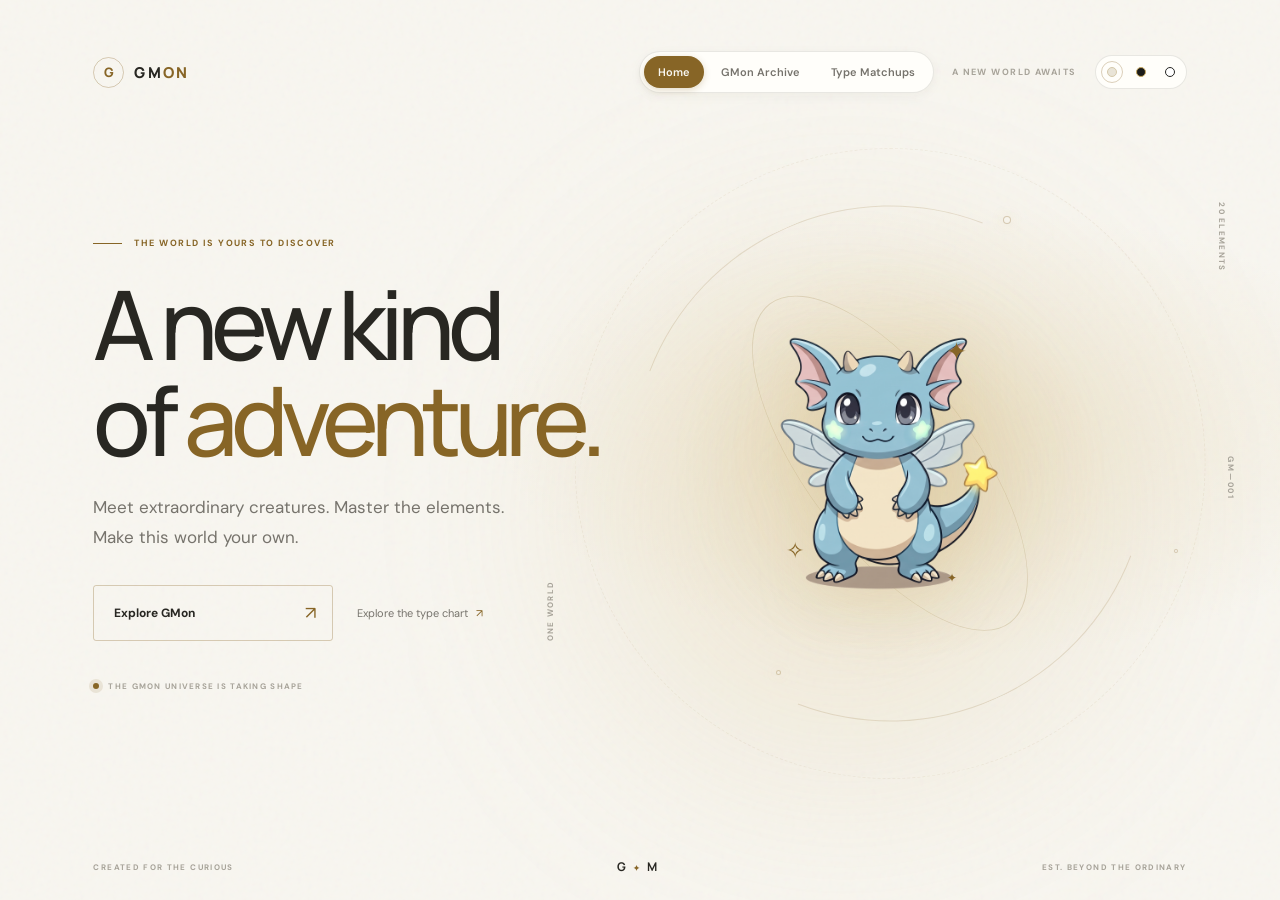
==== index.html @ 0631fcfd "Initial commit" ====
<!doctype html>
<html lang="en" data-theme="light">
<head>
  <meta charset="utf-8">
  <meta name="viewport" content="width=device-width, initial-scale=1">
  <meta name="theme-color" content="#f8f6f0">
  <meta name="description" content="Discover GMon: a world of elemental creatures, made for the next great adventure.">
  <title>GMon — A new world awaits</title>
  <link rel="preconnect" href="https://fonts.googleapis.com">
  <link rel="preconnect" href="https://fonts.gstatic.com" crossorigin>
  <link href="https://fonts.googleapis.com/css2?family=DM+Sans:wght@400;500;600;700&family=Manrope:wght@400;500;600;700;800&display=swap" rel="stylesheet">
  <link rel="stylesheet" href="styles.css?v=20261107-1">
  <script src="app.js" defer></script>
</head>
<body class="home-page">
  <main class="hero">
    <div class="hero-grain" aria-hidden="true"></div>
    <div class="hero-orbit orbit-one" aria-hidden="true"></div>
    <div class="hero-orbit orbit-two" aria-hidden="true"></div>
    <div class="hero-orbit orbit-three" aria-hidden="true"></div>
    <div class="hero-glow" aria-hidden="true"></div>

    <header class="hero-top">
      <a class="wordmark" href="index.html" aria-label="GMon home">
        <span class="wordmark-icon" aria-hidden="true">G</span>
        <span>GM<span class="wordmark-accent">ON</span></span>
      </a>
      <div class="hero-top-right">
        <nav class="site-nav" aria-label="Main navigation">
          <a class="site-nav-link is-current" href="index.html" aria-current="page" data-page-transition>Home</a>
          <a class="site-nav-link" href="gmon.html" data-page-transition>GMon Archive</a>
          <a class="site-nav-link" href="chart.html" data-page-transition>Type Matchups</a>
        </nav>
        <span class="edition-label">A NEW WORLD AWAITS</span>
        <div class="theme-switcher" role="group" aria-label="Choose a color theme">
          <button class="theme-button is-active" type="button" data-theme-choice="light" aria-label="Light theme" aria-pressed="true"><span class="theme-dot theme-dot-light"></span></button>
          <button class="theme-button" type="button" data-theme-choice="dark" aria-label="Dark theme" aria-pressed="false"><span class="theme-dot theme-dot-dark"></span></button>
          <button class="theme-button" type="button" data-theme-choice="alternate" aria-label="Alternate theme" aria-pressed="false"><span class="theme-dot theme-dot-alternate"></span></button>
        </div>
      </div>
    </header>

    <section class="hero-content" aria-labelledby="hero-title">
      <p class="eyebrow"><span class="eyebrow-line"></span> THE WORLD IS YOURS TO DISCOVER</p>
      <h1 id="hero-title">A new kind<br>of <span>adventure.</span></h1>
      <p class="hero-description">Meet extraordinary creatures. Master the elements.<br class="desktop-break"> Make this world your own.</p>
      <a class="hero-cta" href="gmon.html">
        <span>Explore GMon</span>
        <span class="cta-arrow" aria-hidden="true">↗</span>
      </a>
      <a class="hero-secondary-link" href="chart.html">Explore the type chart <span aria-hidden="true">↗</span></a>
      <p class="hero-footnote"><span class="status-pulse"></span> THE GMON UNIVERSE IS TAKING SHAPE</p>
    </section>

    <div class="hero-art" aria-hidden="true">
      <div class="hero-art-ring ring-back"></div>
      <div class="hero-art-ring ring-middle"></div>
      <div class="hero-art-ring ring-front"></div>
      <div class="hero-sigil">
        <img class="hero-illustration" src="assets/wyrmlit-front.png?v=20261107-2" alt="">
        <span class="sigil-spark spark-one">✦</span>
        <span class="sigil-spark spark-two">✧</span>
        <span class="sigil-spark spark-three">✦</span>
      </div>
      <span class="art-caption caption-one">20 ELEMENTS</span>
      <span class="art-caption caption-two">ONE WORLD</span>
      <span class="art-index">GM—001</span>
    </div>

    <div class="hero-bottom">
      <span>CREATED FOR THE CURIOUS</span>
      <span class="hero-bottom-mark">G<span>✦</span>M</span>
      <span>EST. BEYOND THE ORDINARY</span>
    </div>
  </main>
</body>
</html>
---- styles.css ----
:root {
  color-scheme: light;
  --page: #f8f6f0;
  --surface: #fffefa;
  --surface-raised: #ffffff;
  --surface-muted: #f1eee5;
  --text: #282722;
  --text-soft: #76736c;
  --text-faint: #a7a399;
  --gold: #876526;
  --gold-bright: #987531;
  --gold-soft: rgba(135, 101, 38, 0.12);
  --gold-line: rgba(135, 101, 38, 0.3);
  --border: rgba(49, 45, 34, 0.11);
  --shadow: 0 18px 54px rgba(48, 41, 23, 0.07);
  --hero-spot: rgba(206, 177, 108, 0.2);
}

html[data-theme="dark"] {
  color-scheme: dark;
  --page: #10100f;
  --surface: #171715;
  --surface-raised: #1d1c19;
  --surface-muted: #23221e;
  --text: #d3b970;
  --text-soft: #aa9763;
  --text-faint: #746b55;
  --gold: #d1b66b;
  --gold-bright: #ead38f;
  --gold-soft: rgba(209, 182, 107, 0.12);
  --gold-line: rgba(209, 182, 107, 0.27);
  --border: rgba(219, 194, 125, 0.13);
  --shadow: 0 18px 54px rgba(0, 0, 0, 0.24);
  --hero-spot: rgba(185, 143, 53, 0.13);
}

html[data-theme="alternate"] {
  color-scheme: light;
  --page: #fafafa;
  --surface: #ffffff;
  --surface-raised: #ffffff;
  --surface-muted: #f1f1ef;
  --text: #20201e;
  --text-soft: #64645f;
  --text-faint: #999993;
  --gold: #22221f;
  --gold-bright: #111110;
  --gold-soft: rgba(35, 35, 32, 0.07);
  --gold-line: rgba(35, 35, 32, 0.24);
  --border: rgba(32, 32, 30, 0.12);
  --shadow: 0 18px 54px rgba(20, 20, 18, 0.07);
  --hero-spot: rgba(40, 40, 37, 0.08);
}

* { box-sizing: border-box; }

body {
  margin: 0;
  background: var(--page);
  color: var(--text);
  font-family: "DM Sans", sans-serif;
  transition: background-color 240ms ease, color 240ms ease;
}

button, a { font: inherit; }
button { color: inherit; }
a { color: inherit; text-decoration: none; }
button:focus-visible, a:focus-visible, input:focus-visible, select:focus-visible, .chart-scroll:focus-visible {
  outline: 2px solid var(--gold);
  outline-offset: 4px;
}

.home-page { min-height: 100vh; }

.hero {
  min-height: 100svh;
  position: relative;
  display: grid;
  grid-template-rows: auto 1fr auto;
  overflow: hidden;
  padding: clamp(24px, 4vw, 58px) clamp(24px, 7.3vw, 112px) 25px;
  isolation: isolate;
  background:
    radial-gradient(ellipse at 75% 48%, var(--hero-spot), transparent 34%),
    var(--page);
}

.hero-grain {
  position: absolute;
  inset: 0;
  z-index: -1;
  opacity: 0.23;
  pointer-events: none;
  background-image: url("data:image/svg+xml,%3Csvg viewBox='0 0 180 180' xmlns='http://www.w3.org/2000/svg'%3E%3Cfilter id='n'%3E%3CfeTurbulence type='fractalNoise' baseFrequency='.92' numOctaves='3' stitchTiles='stitch'/%3E%3C/filter%3E%3Crect width='100%25' height='100%25' filter='url(%23n)' opacity='.16'/%3E%3C/svg%3E");
}

.hero-top, .header-right, .hero-top-right, .wordmark, .theme-switcher,
.chart-actions, .chart-tool-copy, .legend-item, .site-header, .site-footer {
  display: flex;
  align-items: center;
}

.hero-top, .site-header { justify-content: space-between; position: relative; z-index: 3; }
.hero-top-right { gap: clamp(8px, 1.5vw, 18px); }
.header-right { gap: clamp(8px, 1.4vw, 16px); }
.wordmark {
  gap: 10px;
  font-family: "Manrope", sans-serif;
  font-size: 15px;
  font-weight: 800;
  letter-spacing: 0.15em;
}
.wordmark-icon {
  display: grid;
  width: 31px;
  height: 31px;
  place-items: center;
  border: 1px solid var(--gold-line);
  border-radius: 50%;
  color: var(--gold);
  font-size: 13px;
  letter-spacing: 0;
}
.wordmark-accent { color: var(--gold); }
.edition-label, .hero-bottom, .eyebrow, .hero-footnote, .art-caption, .art-index,
.tool-kicker, .legend-title, .site-footer {
  font-size: 9px;
  font-weight: 700;
  letter-spacing: 0.16em;
}
.edition-label { color: var(--text-faint); }
.theme-switcher {
  gap: 7px;
  padding: 5px;
  border: 1px solid var(--border);
  border-radius: 30px;
  background: var(--surface);
}
.theme-button {
  width: 22px;
  height: 22px;
  padding: 0;
  border: 1px solid transparent;
  border-radius: 50%;
  background: transparent;
  cursor: pointer;
  display: grid;
  place-items: center;
}
.theme-button.is-active { border-color: var(--gold-line); }
.theme-dot { width: 10px; height: 10px; border-radius: 50%; display: block; }
.theme-dot-light { background: #e9e4d7; border: 1px solid #d5c9aa; }
.theme-dot-dark { background: #1b1b19; border: 1px solid #c5a75f; }
.theme-dot-alternate { background: #fff; border: 1px solid #252522; }
.site-nav {
  display: flex;
  align-items: center;
  gap: 3px;
  padding: 4px;
  border: 1px solid var(--border);
  border-radius: 999px;
  background: var(--surface);
  box-shadow: 0 3px 12px rgba(48, 41, 23, 0.045);
}
.site-nav-link {
  padding: 9px 14px;
  border-radius: 999px;
  color: var(--text-soft);
  font-size: 11px;
  font-weight: 600;
  white-space: nowrap;
  transition: background-color 180ms ease, color 180ms ease, box-shadow 180ms ease;
}
.site-nav-link:hover {
  background: var(--gold-soft);
  color: var(--gold);
}
.site-nav-link.is-current {
  background: var(--gold);
  color: var(--page);
  box-shadow: 0 2px 7px color-mix(in srgb, var(--gold), transparent 76%);
}
.home-return {
  display: inline-flex;
  align-items: center;
  justify-content: center;
  gap: 7px;
  min-height: 36px;
  padding: 0 13px;
  border: 1px solid var(--gold-line);
  border-radius: 999px;
  background: var(--surface);
  color: var(--text-soft);
  font-size: 10px;
  font-weight: 700;
  white-space: nowrap;
  transition: background-color 180ms ease, border-color 180ms ease, color 180ms ease, transform 180ms ease;
}
.home-return span { color: var(--gold); font-size: 15px; }
.home-return:hover {
  transform: translateY(-1px);
  border-color: var(--gold);
  background: var(--gold-soft);
  color: var(--gold);
}

.hero-content {
  position: relative;
  z-index: 2;
  align-self: center;
  max-width: 580px;
  padding: 50px 0 65px;
}
.eyebrow {
  display: flex;
  align-items: center;
  gap: 12px;
  color: var(--gold);
  margin: 0 0 27px;
}
.eyebrow-line { display: inline-block; width: 29px; height: 1px; background: var(--gold); }
.hero h1, .chart-intro h1 {
  margin: 0;
  font-family: "Manrope", sans-serif;
  font-weight: 500;
  letter-spacing: -0.075em;
  line-height: 0.99;
}
.hero h1 { font-size: clamp(58px, 7.5vw, 108px); }
.hero h1 span, .chart-intro h1 span { color: var(--gold); }
.hero-description {
  color: var(--text-soft);
  font-size: clamp(14px, 1.35vw, 17px);
  line-height: 1.8;
  margin: 25px 0 32px;
}
.hero-cta {
  display: inline-flex;
  align-items: center;
  justify-content: space-between;
  gap: 36px;
  min-width: 240px;
  padding: 15px 16px 15px 20px;
  border: 1px solid var(--gold-line);
  border-radius: 3px;
  color: var(--text);
  font-size: 12px;
  font-weight: 700;
  transition: background 180ms ease, border-color 180ms ease, transform 180ms ease;
}
.hero-cta:hover { background: var(--gold-soft); border-color: var(--gold); transform: translateY(-2px); }
.cta-arrow { color: var(--gold); font-size: 18px; font-weight: 400; }
.hero-secondary-link {
  display: inline-flex;
  gap: 8px;
  margin: 15px 0 0 20px;
  color: var(--text-soft);
  font-size: 11px;
  transition: color 160ms ease;
}
.hero-secondary-link:hover { color: var(--gold); }
.hero-secondary-link span { color: var(--gold); }
.hero-footnote {
  display: flex;
  align-items: center;
  gap: 9px;
  margin-top: 40px;
  color: var(--text-faint);
  font-size: 8px;
}
.status-pulse {
  width: 6px;
  height: 6px;
  border-radius: 50%;
  background: var(--gold);
  box-shadow: 0 0 0 4px var(--gold-soft);
}

.hero-art {
  position: absolute;
  z-index: 1;
  width: min(53vw, 690px);
  aspect-ratio: 1;
  right: max(4vw, 30px);
  top: 50%;
  transform: translateY(-48%);
}
.hero-art::before {
  content: "";
  position: absolute;
  inset: 18%;
  border-radius: 50%;
  background: radial-gradient(circle, var(--hero-spot), transparent 67%);
  filter: blur(14px);
}
.hero-art-ring {
  position: absolute;
  border: 1px solid var(--gold-line);
  border-radius: 50%;
  top: 50%;
  left: 50%;
  transform: translate(-50%, -50%);
}
.ring-back { width: 93%; height: 93%; opacity: 0.24; border-style: dashed; animation: spin 80s linear infinite; }
.ring-middle { width: 76%; height: 76%; opacity: 0.55; border-left-color: transparent; border-right-color: transparent; transform: translate(-50%, -50%) rotate(-24deg); }
.ring-front { width: 59%; height: 59%; opacity: 0.65; border-color: var(--gold-line); transform: translate(-50%, -50%) rotate(53deg) scaleY(0.42); }
.hero-sigil {
  position: absolute;
  left: 50%;
  top: 50%;
  width: 30%;
  aspect-ratio: 1;
  transform: translate(-50%, -50%);
  display: grid;
  place-items: center;
}
.hero-illustration { width: 112%; height: 112%; object-fit: contain; filter: drop-shadow(0 12px 28px var(--hero-spot)); }
.sigil-spark { position: absolute; color: var(--gold); }
.spark-one { top: 1%; right: 12%; font-size: 25px; }
.spark-two { bottom: 11%; left: -1%; font-size: 22px; }
.spark-three { bottom: 3%; right: 17%; font-size: 12px; }
.art-caption, .art-index { position: absolute; color: var(--text-faint); font-size: 8px; }
.caption-one { top: 21%; right: 1%; transform: rotate(90deg); transform-origin: right center; }
.caption-two { bottom: 23%; left: 0; transform: rotate(-90deg); transform-origin: left center; }
.art-index { top: 49%; right: -1%; writing-mode: vertical-rl; letter-spacing: 0.22em; }
.hero-orbit {
  position: absolute;
  z-index: -1;
  width: 8px;
  height: 8px;
  border: 1px solid var(--gold-line);
  border-radius: 50%;
  background: var(--page);
  box-shadow: 0 0 14px var(--hero-spot);
}
.orbit-one { top: 24%; right: 21%; }
.orbit-two { bottom: 25%; right: 39%; width: 5px; height: 5px; }
.orbit-three { top: 61%; right: 8%; width: 4px; height: 4px; }
.hero-glow {
  position: absolute;
  width: 38vw;
  height: 38vw;
  right: 15%;
  top: 30%;
  z-index: -1;
  border-radius: 50%;
  background: var(--hero-spot);
  filter: blur(110px);
}
.hero-bottom {
  position: relative;
  z-index: 3;
  display: flex;
  justify-content: space-between;
  align-items: center;
  color: var(--text-faint);
  font-size: 8px;
  letter-spacing: 0.17em;
}
.hero-bottom-mark { color: var(--text); font-family: "Manrope", sans-serif; font-size: 12px; letter-spacing: 0.15em; }
.hero-bottom-mark span { padding: 0 5px; color: var(--gold); font-size: 8px; }

.chart-shell { width: min(100% - 64px, 1480px); margin: 0 auto; }
.site-header { min-height: 86px; border-bottom: 1px solid var(--border); }
.chart-intro {
  display: flex;
  justify-content: space-between;
  align-items: center;
  padding: 46px 0 28px;
}
.chart-intro .eyebrow { margin-bottom: 17px; }
.chart-intro h1 { font-size: clamp(42px, 6vw, 69px); }
.chart-subtitle { color: var(--text-soft); font-size: 13px; margin: 14px 0 0; }
.intro-seal {
  position: relative;
  display: grid;
  place-items: center;
  width: 72px;
  height: 72px;
  margin-right: 12px;
  border: 1px solid var(--gold-line);
  border-radius: 50%;
  color: var(--gold);
  font-family: "Manrope", sans-serif;
  font-size: 28px;
}
.intro-seal::before { content: ""; position: absolute; inset: 7px; border: 1px solid var(--gold-line); border-radius: 50%; }
.intro-seal i { position: absolute; right: -4px; bottom: 1px; font-size: 13px; font-style: normal; background: var(--page); padding: 2px; }

.chart-tools {
  display: flex;
  justify-content: space-between;
  align-items: center;
  gap: 20px;
  padding: 15px 18px;
  border: 1px solid var(--border);
  border-radius: 4px 4px 0 0;
  background: var(--surface);
}
.chart-tool-copy { align-items: flex-start; flex-direction: column; gap: 5px; }
.tool-kicker { color: var(--gold); font-size: 8px; }
.tool-hint { color: var(--text-soft); font-size: 11px; }
.chart-actions { gap: 8px; }
.action-button {
  display: inline-flex;
  align-items: center;
  gap: 7px;
  min-height: 36px;
  padding: 0 12px;
  border: 1px solid var(--border);
  border-radius: 3px;
  background: var(--surface-raised);
  color: var(--text-soft);
  font-size: 10px;
  font-weight: 600;
  cursor: pointer;
  transition: border-color 150ms ease, color 150ms ease, background 150ms ease;
}
.action-button:hover { border-color: var(--gold-line); color: var(--gold); }
.action-button[aria-pressed="true"] { border-color: var(--gold-line); background: var(--gold-soft); color: var(--gold); }
.button-icon { font-size: 14px; color: var(--gold); }
.edit-button { color: var(--text); }

.type-name-modal {
  position: fixed;
  inset: 0;
  z-index: 30;
  display: grid;
  place-items: center;
  padding: 24px;
  background: rgba(10, 12, 16, 0.58);
}
.type-name-modal[hidden] { display: none; }
.type-name-panel {
  width: min(820px, 100%);
  max-height: min(80vh, 760px);
  overflow: auto;
  background: var(--page);
  border: 1px solid var(--border);
  border-radius: 12px;
  box-shadow: 0 24px 80px rgba(10, 12, 16, 0.2);
  padding: 22px 22px 18px;
}
.type-name-header {
  display: flex;
  justify-content: space-between;
  gap: 16px;
  align-items: flex-start;
  margin-bottom: 12px;
}
.type-name-header h2 {
  margin: 6px 0 0;
  font-size: clamp(24px, 3vw, 36px);
  font-family: "Manrope", sans-serif;
  line-height: 1.1;
}
.modal-close {
  width: 34px;
  height: 34px;
  border: 1px solid var(--border);
  border-radius: 999px;
  background: var(--surface);
  color: var(--text-soft);
  cursor: pointer;
  font-size: 22px;
  line-height: 1;
}
.type-name-description {
  margin: 0 0 18px;
  color: var(--text-soft);
  font-size: 12px;
}
.type-name-grid {
  display: grid;
  grid-template-columns: repeat(auto-fit, minmax(180px, 1fr));
  gap: 12px;
}
.type-name-field {
  display: flex;
  flex-direction: column;
  gap: 8px;
  padding: 10px 10px 12px;
  border: 1px solid var(--border);
  border-radius: 6px;
  background: var(--surface);
}
.type-name-label {
  display: flex;
  align-items: center;
  gap: 8px;
  color: var(--text-soft);
  font-size: 10px;
  font-weight: 700;
  letter-spacing: 0.08em;
  text-transform: uppercase;
}
.type-name-field input {
  width: 100%;
  min-height: 34px;
  border: 1px solid var(--border);
  border-radius: 4px;
  background: var(--page);
  color: var(--text);
  font: inherit;
  padding: 0 10px;
}
.type-name-field input:focus {
  outline: 2px solid rgba(196, 168, 109, 0.25);
  border-color: var(--gold-line);
}
.type-name-actions {
  display: flex;
  justify-content: flex-end;
  gap: 10px;
  margin-top: 18px;
}

.chart-legend {
  display: flex;
  flex-wrap: wrap;
  align-items: center;
  gap: 14px 21px;
  padding: 13px 18px;
  border: 1px solid var(--border);
  border-top: 0;
  background: var(--surface);
}
.legend-title { color: var(--text-faint); font-size: 8px; margin-right: 2px; }
.legend-item { gap: 7px; color: var(--text-soft); font-size: 10px; }
.legend-mark { width: 7px; height: 7px; border-radius: 50%; display: inline-block; }
.mark-super { background: #5da98b; }
.mark-resist { background: #d39654; }
.mark-double { background: #bd7657; }
.mark-immune { background: #a5a3a0; }

.chart-scroll {
  overflow: auto;
  max-height: min(67vh, 710px);
  border: 1px solid var(--border);
  border-top: 0;
  background: var(--surface);
  scrollbar-color: var(--gold-line) var(--surface-muted);
  scrollbar-width: thin;
}
.type-chart { width: 100%; min-width: 1320px; border-collapse: separate; border-spacing: 0; table-layout: fixed; }
.type-chart th, .type-chart td { border-right: 1px solid var(--border); border-bottom: 1px solid var(--border); }
.type-chart thead th {
  position: sticky;
  top: 0;
  z-index: 2;
  height: 76px;
  background: var(--surface-raised);
  color: var(--text-soft);
  font-size: 9px;
  font-weight: 600;
}
.type-chart thead th:not(.corner-cell) { width: 56px; }
.corner-cell {
  position: sticky;
  left: 0;
  z-index: 4 !important;
  width: 108px;
  min-width: 108px;
  text-align: left;
  padding-left: 12px;
  color: var(--gold) !important;
  font-size: 8px !important;
  letter-spacing: 0.08em;
}
.corner-label { display: inline-block; line-height: 1.7; }
.column-type { padding: 8px 2px; }
.column-type > span:last-child {
  display: block;
  writing-mode: vertical-rl;
  transform: rotate(180deg);
  margin: 6px auto 0;
  font-size: 8px;
  letter-spacing: 0.02em;
}
.type-symbol {
  display: inline-grid;
  place-items: center;
  flex: 0 0 auto;
  width: 20px;
  height: 20px;
  border: 1px solid currentColor;
  border-radius: 50%;
  font-size: 11px;
  line-height: 1;
}
.column-type .type-symbol { width: 21px; height: 21px; margin: 0 auto; font-size: 12px; }
.row-type {
  position: sticky;
  left: 0;
  z-index: 1;
  width: 108px;
  min-width: 108px;
  padding: 0 10px;
  background: var(--surface-raised);
  text-align: left;
  font-size: 10px;
  font-weight: 600;
  white-space: nowrap;
}
.row-type .type-symbol { margin-right: 7px; vertical-align: middle; }
.matchup-cell {
  width: 56px;
  height: 38px;
  padding: 3px;
  text-align: center;
  transition: background-color 160ms ease;
}
.matchup-value { display: inline-block; min-width: 33px; color: var(--text-faint); font-size: 10px; font-weight: 600; }
.effect-super .matchup-value { color: #43856a; }
.effect-resisted .matchup-value { color: #b47736; }
.effect-double .matchup-value { color: #a75e42; }
.effect-immune .matchup-value { color: #999791; }
.effect-super { background: rgba(83, 161, 125, 0.07); }
.effect-resisted { background: rgba(208, 153, 77, 0.08); }
.effect-double { background: rgba(185, 110, 75, 0.11); }
.effect-immune { background: rgba(130, 130, 126, 0.08); }
.matchup-edit {
  min-width: 38px;
  min-height: 27px;
  border: 1px solid transparent;
  border-radius: 3px;
  background: transparent;
  color: var(--text-faint);
  font-size: 10px;
  font-weight: 700;
  cursor: pointer;
}
.matchup-edit:hover, .matchup-edit:focus-visible { border-color: var(--gold-line); background: var(--surface-raised); color: var(--gold); }
.matchup-select {
  width: 52px;
  min-height: 28px;
  padding: 0 2px;
  border: 1px solid var(--gold-line);
  border-radius: 3px;
  background: var(--surface-raised);
  color: var(--text);
  font-size: 10px;
}
.type-normal { color: #878174; }
.type-fire { color: #ca7153; }
.type-water { color: #5e8ec0; }
.type-electric { color: #c39b35; }
.type-grass { color: #6f9c5d; }
.type-ice { color: #63a8aa; }
.type-fighting { color: #bc6758; }
.type-poison { color: #9c6a9c; }
.type-ground { color: #b58b51; }
.type-flying { color: #7e8fbe; }
.type-psychic { color: #c76e93; }
.type-bug { color: #879548; }
.type-rock { color: #9e8957; }
.type-ghost { color: #7c70a1; }
.type-dragon { color: #7d72bd; }
.type-dark { color: #756c69; }
.type-steel { color: #73889a; }
.type-fairy { color: #bf7ea0; }
.type-sound { color: #b2774e; }
.type-light { color: #bc9b41; }
.chart-footer {
  display: flex;
  justify-content: space-between;
  gap: 15px;
  padding: 14px 3px 28px;
  color: var(--text-soft);
  font-size: 10px;
}
.chart-footer p { margin: 0; }
.chart-footer strong { color: var(--text); }
.sound-type-text { color: #b2774e; }
.light-type-text { color: #bc9b41; }
.site-footer {
  min-height: 58px;
  justify-content: space-between;
  border-top: 1px solid var(--border);
  color: var(--text-faint);
  font-size: 8px;
}
.site-footer a { color: var(--gold); }
.site-footer a span { padding-left: 4px; }
.toast {
  position: fixed;
  z-index: 10;
  right: 24px;
  bottom: 22px;
  max-width: calc(100vw - 48px);
  padding: 12px 16px;
  border: 1px solid var(--gold-line);
  border-radius: 4px;
  background: var(--surface-raised);
  color: var(--text);
  box-shadow: var(--shadow);
  font-size: 11px;
  opacity: 0;
  pointer-events: none;
  transform: translateY(8px);
  transition: opacity 180ms ease, transform 180ms ease;
}
.toast.is-visible { opacity: 1; transform: translateY(0); }
.sr-only {
  position: absolute;
  width: 1px;
  height: 1px;
  padding: 0;
  margin: -1px;
  overflow: hidden;
  clip: rect(0, 0, 0, 0);
  white-space: nowrap;
  border: 0;
}

.gmon-shell { width: min(100% - 64px, 1480px); margin: 0 auto; }
.gmon-intro {
  display: flex;
  justify-content: space-between;
  align-items: flex-end;
  padding: 46px 0 26px;
}
.gmon-welcome {
  display: grid;
  grid-template-columns: minmax(0, 1.15fr) minmax(220px, 0.85fr);
  align-items: center;
  gap: clamp(24px, 5vw, 72px);
  min-height: 0;
  padding: clamp(28px, 4vw, 48px) 0;
  border-bottom: 1px solid var(--border);
}
.archive-welcome-copy { max-width: 760px; }
.gmon-welcome .eyebrow { margin-bottom: 18px; }
.gmon-welcome h1 { max-width: 780px; font-size: clamp(48px, 6.2vw, 82px); line-height: 1.03; }
.gmon-welcome .gmon-subtitle { max-width: 520px; margin: 16px 0 25px; font-size: clamp(14px, 1.4vw, 17px); line-height: 1.7; }
.archive-hero-art { display: grid; min-width: 0; min-height: 230px; margin: 0; place-items: center; }
.archive-hero-art img { display: block; width: min(100%, 350px); max-height: 300px; object-fit: contain; filter: drop-shadow(0 18px 34px var(--hero-spot)); }
.gmon-intro .eyebrow { margin-bottom: 15px; }
.gmon-intro h1 {
  margin: 0;
  font-family: "Manrope", sans-serif;
  font-size: clamp(38px, 5vw, 61px);
  font-weight: 500;
  letter-spacing: -0.07em;
  line-height: 1;
}
.gmon-intro h1 span { color: var(--gold); }
.gmon-subtitle { margin: 13px 0 0; color: var(--text-soft); font-size: 13px; }
.archive-count { display: flex; align-items: center; gap: 12px; color: var(--text-faint); font-size: 8px; font-weight: 700; letter-spacing: 0.14em; line-height: 1.7; }
.archive-count strong { color: var(--gold); font-family: "Manrope", sans-serif; font-size: 35px; font-weight: 500; letter-spacing: -0.06em; }
.archive-tools { padding: 16px 0 0; }
.library-heading { display: flex; justify-content: space-between; align-items: flex-end; margin-bottom: 17px; }
.library-heading .tool-kicker { margin: 0 0 7px; }
.library-heading h2 { margin: 0; font-family: "Manrope", sans-serif; font-size: 22px; font-weight: 600; letter-spacing: -0.04em; }
.library-hint { color: var(--text-faint); font-size: 8px; font-weight: 700; letter-spacing: 0.13em; }
.type-normal { --card-color: #8a857a; }
.type-fire { --card-color: #bd7657; }
.type-water { --card-color: #638da5; }
.type-electric { --card-color: #ad913c; }
.type-grass { --card-color: #6f906d; }
.type-ice { --card-color: #76a3aa; }
.type-fighting { --card-color: #a56d60; }
.type-poison { --card-color: #96779b; }
.type-ground { --card-color: #9c815b; }
.type-flying { --card-color: #7d8fa8; }
.type-psychic { --card-color: #ad718d; }
.type-bug { --card-color: #84904f; }
.type-rock { --card-color: #8d8068; }
.type-ghost { --card-color: #827d9f; }
.type-dragon { --card-color: #8c6e9a; }
.type-dark { --card-color: #77716d; }
.type-steel { --card-color: #7b8b94; }
.type-fairy { --card-color: #b57c96; }
.type-sound { --card-color: #b2774e; }
.type-light { --card-color: #bc9b41; }

.first-gmon { padding: 18px 0 32px; scroll-margin-top: 24px; }
.archive-filter-bar {
  display: flex;
  justify-content: space-between;
  align-items: flex-end;
  gap: 18px;
  margin-top: 16px;
  padding: 14px 16px;
  border: 1px solid var(--border);
  border-radius: 8px;
  background: var(--surface);
  box-shadow: 0 4px 16px rgba(48, 41, 23, 0.035);
}
.archive-filter-intro .tool-kicker { margin: 0 0 6px; }
.archive-filter-intro p:last-child { margin: 0; color: var(--text-soft); font-size: 11px; }
.archive-browser-controls { display: flex; align-items: center; justify-content: flex-end; gap: 8px; }
.archive-search {
  width: min(220px, 21vw);
  min-width: 150px;
  height: 40px;
  padding: 0 12px;
  border: 1px solid var(--border);
  border-radius: 999px;
  background: var(--surface);
  color: var(--text);
  font: inherit;
  font-size: 10px;
  transition: border-color 160ms ease, box-shadow 160ms ease;
}
.archive-search::placeholder { color: var(--text-faint); opacity: 1; }
.archive-search:hover { border-color: var(--gold-line); }
.archive-search:focus { outline: 2px solid var(--gold-soft); outline-offset: 2px; border-color: var(--gold-line); }
.type-filter { position: relative; }
.filter-toggle {
  display: inline-flex;
  align-items: center;
  justify-content: center;
  gap: 7px;
  min-height: 40px;
  padding: 0 15px;
  border: 1px solid var(--border);
  border-radius: 999px;
  background: var(--surface);
  color: var(--text-soft);
  font-size: 10px;
  font-weight: 700;
  cursor: pointer;
  transition: background-color 160ms ease, border-color 160ms ease, color 160ms ease, box-shadow 160ms ease;
}
.filter-toggle:hover, .filter-toggle[aria-expanded="true"] {
  border-color: var(--gold-line);
  background: var(--gold-soft);
  color: var(--gold);
  box-shadow: 0 3px 10px color-mix(in srgb, var(--gold), transparent 90%);
}
.filter-selected-count {
  display: inline-grid;
  min-width: 18px;
  height: 18px;
  place-items: center;
  padding: 0 5px;
  border-radius: 999px;
  background: var(--gold-soft);
  color: var(--gold);
  font-size: 9px;
  line-height: 1;
}
.filter-selected-count:empty { display: none; }
.filter-chevron { font-size: 15px; transition: transform 160ms ease; }
.filter-toggle[aria-expanded="true"] .filter-chevron { transform: rotate(180deg); }
.type-filter-popover {
  position: absolute;
  z-index: 8;
  top: calc(100% + 8px);
  right: 0;
  width: min(380px, calc(100vw - 48px));
  max-height: min(60vh, 430px);
  overflow: auto;
  padding: 16px;
  border: 1px solid var(--border);
  border-radius: 10px;
  background: var(--surface-raised);
  box-shadow: var(--shadow);
}
.type-filter-popover[hidden] { display: none; }
.type-filter-popover > .tool-kicker { margin: 0 0 12px; }
.type-filter-options { display: grid; grid-template-columns: repeat(2, minmax(0, 1fr)); gap: 5px; }
.type-filter-option {
  display: flex;
  align-items: center;
  gap: 8px;
  min-width: 0;
  padding: 7px 6px;
  border: 1px solid transparent;
  border-radius: 6px;
  color: var(--text-soft);
  font-size: 10px;
  cursor: pointer;
  transition: background-color 140ms ease, border-color 140ms ease, color 140ms ease;
}
.type-filter-option:hover { background: var(--gold-soft); }
.type-filter-option:has(input:checked) {
  border-color: var(--gold-line);
  background: var(--gold-soft);
  color: var(--gold);
}
.type-filter-option:focus-within { outline: 2px solid var(--gold-line); outline-offset: 1px; }
.type-filter-option input { width: 14px; height: 14px; flex: 0 0 auto; margin: 0; accent-color: var(--gold); }
.type-filter-option .type-symbol { width: 19px; height: 19px; font-size: 10px; }
.filter-clear {
  display: block;
  margin: 12px 0 0 auto;
  padding: 6px 0;
  border: 0;
  background: transparent;
  color: var(--gold);
  font-size: 10px;
  font-weight: 700;
  cursor: pointer;
}
.archive-result-count { color: var(--text-faint); font-size: 9px; white-space: nowrap; }
.evolution-line { display: flex; flex-wrap: wrap; align-items: stretch; justify-content: center; gap: 16px; }
.evolution-card {
  --stat-color: #b57c96;
  display: flex;
  flex: 0 1 calc((100% - 32px) / 3);
  min-width: 0;
  flex-direction: column;
  border: 1px solid var(--border);
  background: var(--surface);
  transition: border-color 200ms ease, box-shadow 200ms ease;
}
.evolution-card:hover { border-color: var(--gold-line); box-shadow: var(--shadow); }
.evolution-card[hidden] { display: none; }
.evolution-art {
  display: block;
  width: 100%;
  aspect-ratio: 16 / 9;
  object-fit: contain;
  background: var(--surface-muted);
  transition: transform 450ms cubic-bezier(0.2, 0.75, 0.25, 1);
}
.evolution-art-cutout { padding: 18px; }
.evolution-card:hover .evolution-art { transform: scale(1.035); }
.evolution-details { display: flex; flex: 1; flex-direction: column; align-items: flex-start; padding: 20px; }
.evolution-stage { margin: 0 0 8px; color: var(--gold); font-size: 8px; font-weight: 700; letter-spacing: 0.13em; }
.evolution-details h3 { margin: 0; font-family: "Manrope", sans-serif; font-size: 30px; font-weight: 600; letter-spacing: -0.06em; }
.evolution-types { display: flex; flex-wrap: wrap; gap: 7px; margin: 9px 0 14px; font-size: 10px; font-weight: 700; }
.evolution-type-chip { display: inline-flex; align-items: center; gap: 6px; padding: 5px 9px; border: 1px solid color-mix(in srgb, currentColor, transparent 63%); border-radius: 999px; background: color-mix(in srgb, currentColor, transparent 92%); }
.evolution-type-chip > span { font-size: 12px; }
.evolution-teaser { flex: 1; margin: 0 0 20px; color: var(--text-soft); font-size: 11px; line-height: 1.75; }
.dex-card-link { display: inline-flex; align-items: center; justify-content: space-between; gap: 18px; width: 100%; min-height: 39px; margin-top: auto; padding: 0 12px; border: 1px solid var(--gold-line); color: var(--text); font-size: 10px; font-weight: 700; transition: background 160ms ease, border-color 160ms ease; }
.dex-card-link:hover { border-color: var(--gold); background: var(--gold-soft); }
.dex-card-link span { color: var(--gold); font-size: 15px; }
.archive-empty { margin: 0; padding: 24px; border: 1px dashed var(--border); color: var(--text-soft); font-size: 12px; text-align: center; }
.type-stats {
  margin: 18px 0 0;
  border: 1px solid var(--border);
  background: var(--surface);
}
.type-stats summary {
  padding: 15px 18px;
  color: var(--text);
  font-family: "Manrope", sans-serif;
  font-size: 13px;
  font-weight: 700;
  cursor: pointer;
}
.type-stats-description { margin: 0 18px 13px; color: var(--text-soft); font-size: 10px; }
.type-stats-grid { display: grid; grid-template-columns: repeat(auto-fit, minmax(170px, 1fr)); gap: 8px; padding: 0 18px 18px; }
.type-stat-card { display: grid; grid-template-columns: 22px minmax(0, 1fr) auto; align-items: center; gap: 8px; min-height: 42px; padding: 6px 9px; border: 1px solid var(--border); background: var(--surface-raised); }
.type-stat-card .type-symbol { width: 20px; height: 20px; font-size: 11px; }
.type-stat-name { overflow: hidden; color: var(--text-soft); font-size: 10px; text-overflow: ellipsis; white-space: nowrap; }
.type-stat-card strong { color: var(--gold); font-family: "Manrope", sans-serif; font-size: 16px; font-weight: 600; }
.dex-shell { width: min(100% - 64px, 1280px); margin: 0 auto; }
.dex-intro { display: flex; justify-content: space-between; align-items: flex-end; gap: 24px; padding: 46px 0 28px; }
.dex-intro .eyebrow { margin-bottom: 17px; }
.dex-intro h1 { margin: 0; font-family: "Manrope", sans-serif; font-size: clamp(42px, 6vw, 69px); font-weight: 500; letter-spacing: -0.075em; line-height: 1; }
.dex-intro h1 span { color: var(--gold); }
.dex-subtitle { margin: 14px 0 0; color: var(--text-soft); font-size: 13px; }
.dex-classification { padding: 9px 12px; border: 1px solid var(--gold-line); color: var(--gold); font-size: 8px; font-weight: 700; letter-spacing: 0.12em; white-space: nowrap; }
.dex-classification .classification-separator { padding: 0 6px; color: var(--text-faint); }
.dex-profile {
  --stat-color: #79aabd;
  display: grid;
  grid-template-columns: minmax(0, 0.92fr) minmax(0, 1.08fr);
  align-items: start;
  gap: clamp(24px, 4vw, 58px);
  padding: clamp(16px, 2.5vw, 30px);
  border: 1px solid var(--border);
  background:
    radial-gradient(ellipse at 17% 15%, color-mix(in srgb, var(--stat-color), transparent 91%), transparent 48%),
    var(--surface);
  animation: profile-reveal 600ms cubic-bezier(0.2, 0.75, 0.25, 1) both;
}
.dex-profile[hidden] { display: none; }
.dex-profile[data-stage="lumidrake"] { --stat-color: #6999b6; }
.dex-profile[data-stage="stellagon"] { --stat-color: #8d78ba; }
.dex-profile[data-stage="purrvolt"],
.dex-profile[data-stage="purrserg"],
.dex-profile[data-stage="roarserg"] { --stat-color: #d99432; }
.dex-profile[data-stage="paddlet"],
.dex-profile[data-stage="platasteel"] { --stat-color: #69aeb5; }
.dex-profile[data-stage="cloakwing"],
.dex-profile[data-stage="noctisaur"] { --stat-color: #8b718f; }
.dex-art-frame { position: sticky; top: 24px; min-width: 0; margin: 0; overflow: hidden; border: 1px solid var(--border); background: var(--surface-muted); }
.dex-art-frame::before { position: absolute; inset: 12%; border-radius: 50%; background: var(--stat-color); content: ""; opacity: 0.09; filter: blur(42px); }
.dex-art { position: relative; display: block; width: 100%; aspect-ratio: 1.05; object-fit: contain; animation: art-reveal 850ms cubic-bezier(0.16, 1, 0.3, 1) both; }
.dex-art-cutout { padding: 30px; background: transparent; }
.dex-art-caption { position: relative; display: flex; justify-content: space-between; padding: 12px 15px; border-top: 1px solid var(--border); color: var(--text-faint); font-size: 8px; font-weight: 700; letter-spacing: 0.13em; }
.dex-copy { min-width: 0; }
.dex-copy > .evolution-stage { margin-top: 4px; }
.dex-copy h2 { margin: 0; font-family: "Manrope", sans-serif; font-size: clamp(42px, 5.5vw, 70px); font-weight: 500; letter-spacing: -0.075em; line-height: 1; }
.dex-copy .evolution-types { margin: 14px 0 23px; }
.dex-section-title { margin: 0 0 8px; color: var(--text-faint); font-size: 9px; font-weight: 700; letter-spacing: 0.13em; text-transform: uppercase; }
.dex-entry { margin: 0; color: var(--text-soft); font-size: 12px; line-height: 1.85; }
.dex-entry + .dex-entry { margin-top: 10px; }
.dex-measurements { display: grid; grid-template-columns: repeat(2, minmax(0, 1fr)); gap: 8px; margin: 18px 0 0; }
.dex-measurements div { padding: 10px; border: 1px solid var(--border); background: var(--surface); }
.dex-measurements dt { color: var(--text-faint); font-size: 7px; font-weight: 700; letter-spacing: 0.08em; }
.dex-measurements dd { margin: 5px 0 0; color: var(--text); font-size: 12px; font-weight: 700; }
.dex-abilities { display: grid; grid-template-columns: repeat(3, minmax(0, 1fr)); gap: 8px; margin: 20px 0; }
.dex-abilities div { display: flex; min-height: 58px; flex-direction: column; justify-content: center; gap: 6px; padding: 9px 10px; border: 1px solid var(--border); background: var(--surface); }
.dex-abilities span { color: var(--text-faint); font-size: 7px; font-weight: 700; letter-spacing: 0.08em; }
.dex-abilities strong { color: var(--text); font-size: 10px; }
.dex-stat-panel { margin: 0 0 9px; padding: 10px 12px 8px; }
.dex-stat-panel .stat-radar { max-width: 300px; }
.dex-copy .stat-list { grid-template-columns: repeat(3, minmax(0, 1fr)); }
.evolution-timeline { margin: 28px 0 42px; padding: 20px; border: 1px solid var(--border); background: var(--surface); }
.timeline-heading { display: flex; justify-content: space-between; align-items: flex-end; gap: 14px; margin-bottom: 16px; }
.timeline-heading .tool-kicker { margin: 0 0 6px; }
.timeline-heading h2 { margin: 0; font-family: "Manrope", sans-serif; font-size: 21px; font-weight: 600; letter-spacing: -0.04em; }
.evolution-timeline ol { position: relative; display: grid; grid-template-columns: repeat(3, minmax(0, 1fr)); gap: 12px; margin: 0; padding: 0; list-style: none; }
.evolution-timeline ol::before { position: absolute; top: 18px; right: 12%; left: 12%; height: 1px; background: var(--border); content: ""; }
.evolution-timeline[data-evolution-line="paddlet"] ol,
.evolution-timeline[data-evolution-line="noxling"] ol { grid-template-columns: repeat(2, minmax(0, 1fr)); }
.evolution-timeline li { position: relative; min-width: 0; }
.evolution-timeline a { position: relative; display: flex; min-height: 78px; flex-direction: column; justify-content: center; gap: 4px; padding: 10px 12px 10px 44px; border: 1px solid var(--border); background: var(--surface); transition: border-color 180ms ease, background 180ms ease; }
.evolution-timeline a:hover { border-color: var(--gold-line); }
.evolution-timeline a[aria-current="step"] { border-color: var(--stat-color); background: color-mix(in srgb, var(--stat-color), var(--surface) 94%); }
.timeline-index { position: absolute; top: 50%; left: 12px; display: grid; width: 23px; height: 23px; place-items: center; border: 1px solid var(--gold-line); border-radius: 50%; background: var(--surface); color: var(--gold); font-size: 8px; font-weight: 700; transform: translateY(-50%); }
.timeline-name { color: var(--text); font-family: "Manrope", sans-serif; font-size: 13px; font-weight: 700; }
.timeline-type { color: var(--text-faint); font-size: 7px; font-weight: 700; letter-spacing: 0.09em; }
.dex-artwork { max-width: 711px; margin: 0 auto 42px; padding: 20px; border: 1px solid var(--border); background: var(--surface); }
.dex-artwork[hidden] { display: none; }
.dex-artwork .timeline-heading { margin-bottom: 16px; }
.dex-artwork-figure { margin: 0; overflow: hidden; border: 1px solid var(--border); background: var(--surface-muted); }
.dex-artwork-figure img { display: block; width: 100%; height: auto; }
.dex-artwork-views { display: grid; grid-template-columns: minmax(0, 1fr) minmax(0, 1fr); align-items: center; }
.dex-artwork-view { min-width: 0; text-align: center; }
.dex-artwork-view img { width: 100%; object-fit: contain; }
.dex-artwork-view span { display: block; padding: 6px 8px 9px; color: var(--text-faint); font-size: 8px; font-weight: 700; letter-spacing: 0.12em; }
.evolution-abilities { margin: 16px 0; color: var(--text-soft); font-size: 10px; line-height: 1.8; }
.evolution-abilities strong { display: block; color: var(--text); font-size: 9px; letter-spacing: 0.08em; text-transform: uppercase; }
.evolution-abilities span { display: block; color: var(--text-faint); }
.stat-chart-panel { margin: 4px 0 12px; padding: 11px 12px 9px; border: 1px solid var(--border); background: var(--surface-muted); }
.stat-chart-heading { display: flex; justify-content: space-between; color: var(--text-faint); font-size: 8px; font-weight: 700; letter-spacing: 0.12em; }
.stat-chart-heading strong { color: var(--text-soft); }
.stat-radar { display: block; width: 100%; max-width: 290px; height: auto; margin: 0 auto; overflow: visible; }
.stat-grid { fill: none; stroke: var(--border); stroke-width: 1; }
.stat-axis { stroke: var(--border); stroke-width: 1; }
.stat-axis-label { fill: var(--text-soft); font-family: "DM Sans", sans-serif; font-size: 9px; font-weight: 600; }
.stat-shape { fill: color-mix(in srgb, var(--stat-color, #b57c96), transparent 78%); stroke: var(--stat-color, #b57c96); stroke-linejoin: round; stroke-width: 2; }
.stat-point { fill: var(--surface); stroke: var(--stat-color, #b57c96); stroke-width: 2; transition: r 150ms ease, fill 150ms ease; }
.stat-point.is-active { r: 5; fill: var(--stat-color, #b57c96); }
.stat-readout { display: flex; justify-content: space-between; align-items: center; margin: 0; padding-top: 8px; border-top: 1px solid var(--border); color: var(--text-soft); font-size: 9px; }
.stat-readout strong { color: var(--text); font-size: 9px; letter-spacing: 0.1em; }
.stat-readout span { color: var(--stat-color, #b57c96); font-family: "Manrope", sans-serif; font-size: 16px; font-weight: 800; }
.stat-list { display: grid; grid-template-columns: repeat(3, minmax(0, 1fr)); gap: 6px; margin: 0; }
.stat-list div { padding: 8px 7px; background: var(--surface-muted); }
.stat-list dt { color: var(--text-faint); font-size: 7px; font-weight: 700; letter-spacing: 0.06em; text-transform: uppercase; }
.stat-list dd { margin: 3px 0 0; }
.stat-select { width: 100%; min-height: 24px; padding: 0; border: 0; background: transparent; color: var(--text); font-family: "Manrope", sans-serif; font-size: 14px; font-weight: 700; text-align: left; cursor: pointer; }
.stat-select:hover, .stat-select.is-active { color: var(--stat-color, #b57c96); }
.stat-total { grid-column: 1 / -1; display: flex; justify-content: space-between; align-items: center; }
.stat-total dd { margin: 0; }
.stat-list .stat-total { background: var(--gold-soft); }
.stat-total dt, .stat-total dd { color: var(--gold); }

@keyframes spin { to { transform: translate(-50%, -50%) rotate(360deg); } }
@keyframes profile-reveal { from { transform: translateY(16px); } to { transform: translateY(0); } }
@keyframes art-reveal { from { transform: scale(0.94) translateY(8px); } to { transform: scale(1) translateY(0); } }
.gmon-page, .dex-page { transition: opacity 160ms ease, transform 160ms ease; }
.gmon-page.is-transitioning-out, .dex-page.is-transitioning-out { opacity: 0; transform: translateY(8px); }
body[data-stage="wyrmlit"] .evolution-timeline { --stat-color: #79aabd; }
body[data-stage="lumidrake"] .evolution-timeline { --stat-color: #6999b6; }
body[data-stage="stellagon"] .evolution-timeline { --stat-color: #8d78ba; }
body[data-stage="paddlet"] .evolution-timeline,
body[data-stage="platasteel"] .evolution-timeline { --stat-color: #69aeb5; }

@media (max-width: 760px) {
  .hero { padding: 23px 24px 20px; }
  .hero-top-right { gap: 15px; }
  .edition-label { display: none; }
  .hero-content { padding: 45px 0 74px; }
  .hero h1 { font-size: clamp(58px, 13vw, 88px); }
  .hero-art { width: min(78vw, 510px); right: -21vw; top: 48%; opacity: 0.38; }
  .hero-content { max-width: 530px; }
  .hero-bottom { font-size: 7px; }
  .hero-bottom > span:first-child { max-width: 95px; line-height: 1.7; }
  .hero-bottom > span:last-child { max-width: 110px; text-align: right; line-height: 1.7; }
  .chart-shell { width: calc(100% - 32px); }
  .site-header { min-height: 72px; }
  .header-right { gap: 14px; }
  .chart-intro { padding: 36px 0 23px; }
  .intro-seal { width: 55px; height: 55px; font-size: 22px; }
  .chart-tools { align-items: flex-start; flex-direction: column; padding: 13px; }
  .chart-actions { width: 100%; gap: 6px; }
  .action-button { flex: 1; justify-content: center; padding: 0 6px; font-size: 9px; }
  .chart-legend { gap: 12px 14px; padding: 12px; }
  .legend-title { width: 100%; }
  .chart-scroll { max-height: 65vh; }
  .chart-footer { flex-direction: column; line-height: 1.6; }
  .gmon-shell { width: calc(100% - 32px); }
  .gmon-intro { padding: 36px 0 23px; }
  .gmon-welcome { grid-template-columns: minmax(0, 1fr) minmax(160px, 0.7fr); gap: 18px; }
  .gmon-welcome h1 { font-size: clamp(42px, 6vw, 58px); }
  .archive-hero-art { min-height: 200px; }
  .archive-hero-art img { max-height: 250px; }
  .evolution-line { flex-direction: column; align-items: stretch; }
  .evolution-line .evolution-card { flex-basis: auto; width: 100%; margin-top: 0; }
  .evolution-card { display: grid; grid-template-columns: minmax(210px, 0.85fr) minmax(0, 1.15fr); min-height: 220px; align-items: stretch; }
  .evolution-art { height: 100%; aspect-ratio: auto; }
  .dex-shell { width: calc(100% - 32px); }
  .dex-intro { padding: 36px 0 23px; }
  .dex-profile { grid-template-columns: 1fr; gap: 24px; }
  .dex-art-frame { position: relative; top: auto; width: min(100%, 560px); margin: 0 auto; }
  .dex-art { aspect-ratio: 1.35; }
  .dex-copy { width: 100%; }
}

@media (max-width: 420px) {
  .hero-top { align-items: flex-start; }
  .hero-top-right { padding-top: 3px; }
  .wordmark { font-size: 13px; }
  .theme-switcher { gap: 3px; padding: 4px; }
  .theme-button { width: 20px; height: 20px; }
  .hero-content { padding-top: 32px; }
  .hero h1 { font-size: 56px; }
  .hero-description { font-size: 13px; }
  .desktop-break { display: none; }
  .hero-footnote { font-size: 7px; letter-spacing: 0.12em; }
  .chart-shell { width: calc(100% - 24px); }
  .chart-intro .eyebrow { font-size: 8px; }
  .chart-intro h1 { font-size: 45px; }
  .chart-subtitle { font-size: 11px; }
  .intro-seal { display: none; }
  .header-right { gap: 10px; }
  .site-footer { font-size: 7px; letter-spacing: 0.1em; }
  .gmon-shell { width: calc(100% - 24px); }
  .dex-shell { width: calc(100% - 24px); }
  .gmon-intro h1 { font-size: 39px; }
  .dex-intro h1 { font-size: 39px; }
  .gmon-subtitle { max-width: 245px; font-size: 11px; line-height: 1.6; }
  .dex-subtitle { font-size: 11px; }
  .archive-count { gap: 7px; font-size: 6px; }
  .archive-count strong { font-size: 28px; }
  .library-heading h2 { font-size: 19px; }
  .library-hint { max-width: 90px; text-align: right; line-height: 1.6; }
  .first-gmon { padding-bottom: 30px; }
  .evolution-card { grid-template-columns: minmax(105px, 0.8fr) minmax(0, 1.2fr); min-height: 190px; }
  .evolution-details { padding: 13px; }
  .evolution-details h3 { font-size: 24px; }
  .evolution-stage { font-size: 7px; letter-spacing: 0.08em; }
  .evolution-types { gap: 4px; margin: 7px 0 10px; }
  .evolution-type-chip { gap: 4px; padding: 4px 6px; font-size: 9px; }
  .evolution-teaser { margin-bottom: 12px; font-size: 10px; }
  .dex-intro { align-items: flex-start; }
  .dex-classification { align-self: flex-end; padding: 7px; font-size: 6px; }
  .dex-profile { padding: 12px; }
  .dex-copy h2 { font-size: 48px; }
  .dex-entry { font-size: 11px; }
  .dex-abilities { gap: 5px; margin: 16px 0; }
  .dex-abilities div { padding: 8px 6px; }
  .dex-abilities strong { font-size: 9px; }
  .evolution-timeline { padding: 14px; }
  .evolution-timeline ol { gap: 6px; }
  .evolution-timeline a { min-height: 72px; padding: 9px 5px 9px 33px; }
  .timeline-index { left: 6px; width: 20px; height: 20px; }
  .timeline-name { font-size: 11px; }
  .timeline-type { font-size: 6px; letter-spacing: 0.03em; }
}

@media (max-width: 760px) {
  .hero-top { flex-wrap: wrap; gap: 14px; }
  .hero-top-right { display: grid; width: 100%; grid-template-columns: minmax(0, 1fr) auto; gap: 10px; }
  .hero-top-right .site-nav { grid-column: 1 / -1; justify-content: space-between; }
  .edition-label { display: none; }
  .site-header { min-height: 0; flex-wrap: wrap; gap: 10px; padding: 14px 0; }
  .header-right { display: grid; width: 100%; grid-template-columns: minmax(0, 1fr) auto; gap: 9px; }
  .header-right .site-nav { grid-column: 1 / -1; justify-content: space-between; }
  .header-right .home-return { justify-self: end; }
  .site-nav-link { flex: 1; padding: 8px 9px; text-align: center; }
  .archive-filter-bar { align-items: flex-start; flex-direction: column; }
  .archive-browser-controls { width: 100%; justify-content: flex-start; flex-wrap: wrap; }
  .archive-search { flex: 1 1 180px; width: auto; min-width: 0; }
  .archive-result-count { flex-basis: 100%; }
}

@media (max-width: 420px) {
  .site-nav-link { padding: 8px 6px; font-size: 9px; }
  .home-return { min-height: 34px; padding: 0 10px; font-size: 9px; }
  .gmon-welcome { grid-template-columns: minmax(0, 1fr) minmax(94px, 0.45fr); gap: 5px; padding: 28px 0 20px; }
  .gmon-welcome h1 { font-size: clamp(28px, 8vw, 36px); }
  .gmon-welcome .gmon-subtitle { font-size: 12px; }
  .archive-hero-art { min-height: 0; justify-items: end; }
  .archive-hero-art img { width: 100%; max-height: 180px; }
  .archive-browser-controls { gap: 7px; }
  .filter-toggle { padding: 0 10px; }
  .type-filter-options { grid-template-columns: 1fr; }
  .type-stats-grid { grid-template-columns: repeat(2, minmax(0, 1fr)); padding: 0 12px 12px; }
  .type-stats summary { padding: 13px 12px; }
  .type-stats-description { margin-right: 12px; margin-left: 12px; }
}

@media (prefers-reduced-motion: reduce) {
  *, *::before, *::after { scroll-behavior: auto !important; animation-duration: 0.01ms !important; animation-iteration-count: 1 !important; transition-duration: 0.01ms !important; }
}
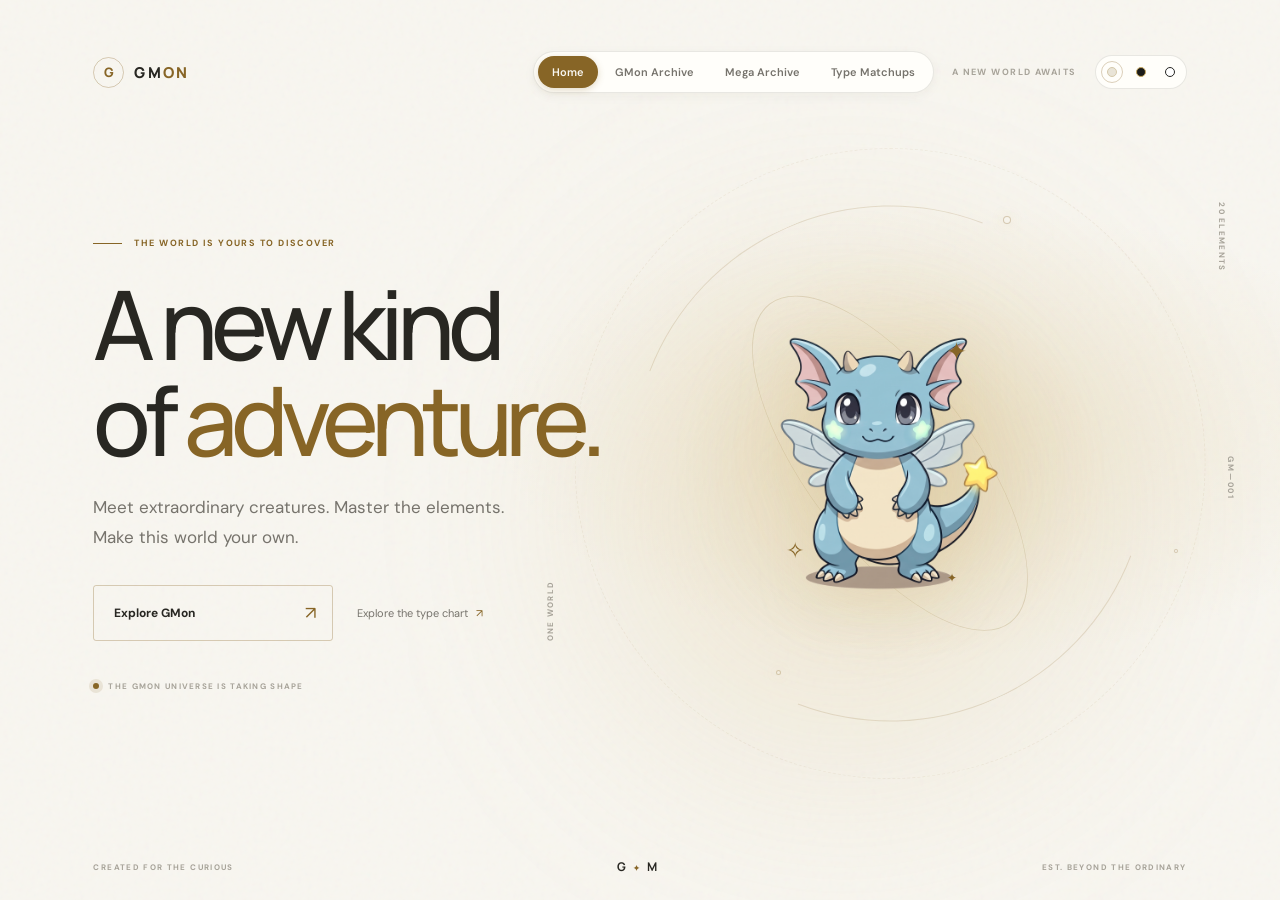
==== commit e6fd0e78: "Expand GMon archive and add Mega forms Add new GMon species, evolution lines, artwork, and detail pa" ====
--- a/index.html
+++ b/index.html
@@ -9,7 +9,7 @@
   <link rel="preconnect" href="https://fonts.googleapis.com">
   <link rel="preconnect" href="https://fonts.gstatic.com" crossorigin>
   <link href="https://fonts.googleapis.com/css2?family=DM+Sans:wght@400;500;600;700&family=Manrope:wght@400;500;600;700;800&display=swap" rel="stylesheet">
-  <link rel="stylesheet" href="styles.css?v=20261107-1">
+  <link rel="stylesheet" href="styles.css?v=20261116-4">
   <script src="app.js" defer></script>
 </head>
 <body class="home-page">
@@ -29,6 +29,7 @@
         <nav class="site-nav" aria-label="Main navigation">
           <a class="site-nav-link is-current" href="index.html" aria-current="page" data-page-transition>Home</a>
           <a class="site-nav-link" href="gmon.html" data-page-transition>GMon Archive</a>
+          <a class="site-nav-link" href="mega.html" data-page-transition>Mega Archive</a>
           <a class="site-nav-link" href="chart.html" data-page-transition>Type Matchups</a>
         </nav>
         <span class="edition-label">A NEW WORLD AWAITS</span>
--- a/styles.css
+++ b/styles.css
@@ -979,6 +979,9 @@
 .dex-profile[data-stage="platasteel"] { --stat-color: #69aeb5; }
 .dex-profile[data-stage="cloakwing"],
 .dex-profile[data-stage="noctisaur"] { --stat-color: #8b718f; }
+.dex-profile[data-stage="prismolith"] { --stat-color: #8a9dba; }
+.dex-profile[data-stage="seraphlux"] { --stat-color: #d78cac; }
+.dex-profile[data-stage="spectragon"] { --stat-color: #70b6db; }
 .dex-art-frame { position: sticky; top: 24px; min-width: 0; margin: 0; overflow: hidden; border: 1px solid var(--border); background: var(--surface-muted); }
 .dex-art-frame::before { position: absolute; inset: 12%; border-radius: 50%; background: var(--stat-color); content: ""; opacity: 0.09; filter: blur(42px); }
 .dex-art { position: relative; display: block; width: 100%; aspect-ratio: 1.05; object-fit: contain; animation: art-reveal 850ms cubic-bezier(0.16, 1, 0.3, 1) both; }
@@ -1009,7 +1012,8 @@
 .evolution-timeline ol { position: relative; display: grid; grid-template-columns: repeat(3, minmax(0, 1fr)); gap: 12px; margin: 0; padding: 0; list-style: none; }
 .evolution-timeline ol::before { position: absolute; top: 18px; right: 12%; left: 12%; height: 1px; background: var(--border); content: ""; }
 .evolution-timeline[data-evolution-line="paddlet"] ol,
-.evolution-timeline[data-evolution-line="noxling"] ol { grid-template-columns: repeat(2, minmax(0, 1fr)); }
+.evolution-timeline[data-evolution-line="noxling"] ol,
+.evolution-timeline[data-evolution-line="glacite"] ol { grid-template-columns: repeat(2, minmax(0, 1fr)); }
 .evolution-timeline li { position: relative; min-width: 0; }
 .evolution-timeline a { position: relative; display: flex; min-height: 78px; flex-direction: column; justify-content: center; gap: 4px; padding: 10px 12px 10px 44px; border: 1px solid var(--border); background: var(--surface); transition: border-color 180ms ease, background 180ms ease; }
 .evolution-timeline a:hover { border-color: var(--gold-line); }
@@ -1017,6 +1021,16 @@
 .timeline-index { position: absolute; top: 50%; left: 12px; display: grid; width: 23px; height: 23px; place-items: center; border: 1px solid var(--gold-line); border-radius: 50%; background: var(--surface); color: var(--gold); font-size: 8px; font-weight: 700; transform: translateY(-50%); }
 .timeline-name { color: var(--text); font-family: "Manrope", sans-serif; font-size: 13px; font-weight: 700; }
 .timeline-type { color: var(--text-faint); font-size: 7px; font-weight: 700; letter-spacing: 0.09em; }
+.mega-teaser { --mega-red: #c62146; --mega-blue: #1b65b5; display: flex; justify-content: space-between; align-items: center; gap: 22px; margin: -14px 0 34px; padding: 19px 21px; border: 1px solid color-mix(in srgb, var(--mega-red), transparent 62%); background: linear-gradient(105deg, color-mix(in srgb, var(--mega-red), var(--surface) 94%), color-mix(in srgb, var(--mega-blue), var(--surface) 94%)); }
+.mega-teaser[hidden] { display: none; }
+.mega-teaser-copy { min-width: 0; }
+.mega-teaser .mega-kicker { margin-bottom: 5px; }
+.mega-teaser h2 { margin: 0; font-family: "Manrope", sans-serif; font-size: 22px; letter-spacing: -0.05em; }
+.mega-teaser h2 span { color: var(--mega-red); }
+.mega-teaser-copy > p:last-child { margin: 6px 0 0; color: var(--text-soft); font-size: 10px; line-height: 1.7; }
+.mega-archive-link { display: inline-flex; flex: 0 0 auto; align-items: center; gap: 18px; min-height: 40px; padding: 0 13px; border: 1px solid color-mix(in srgb, var(--mega-blue), transparent 42%); background: var(--surface); color: var(--text); font-size: 9px; font-weight: 700; transition: border-color 160ms ease, box-shadow 160ms ease; }
+.mega-archive-link:hover { border-color: var(--mega-blue); box-shadow: 0 0 18px color-mix(in srgb, var(--mega-blue), transparent 78%); }
+.mega-archive-link span:last-child { color: var(--mega-blue); font-size: 15px; }
 .dex-artwork { max-width: 711px; margin: 0 auto 42px; padding: 20px; border: 1px solid var(--border); background: var(--surface); }
 .dex-artwork[hidden] { display: none; }
 .dex-artwork .timeline-heading { margin-bottom: 16px; }
@@ -1030,6 +1044,117 @@
 .evolution-abilities strong { display: block; color: var(--text); font-size: 9px; letter-spacing: 0.08em; text-transform: uppercase; }
 .evolution-abilities span { display: block; color: var(--text-faint); }
 .stat-chart-panel { margin: 4px 0 12px; padding: 11px 12px 9px; border: 1px solid var(--border); background: var(--surface-muted); }
+.mega-page { --mega-red: #c62146; --mega-blue: #1b65b5; }
+html[data-theme="dark"] .mega-page,
+html[data-theme="dark"] .mega-teaser { --mega-red: #ff7186; --mega-blue: #7dbdff; }
+.mega-page { transition: opacity 160ms ease, transform 160ms ease; }
+.mega-page.is-transitioning-out { opacity: 0; transform: translateY(8px); }
+.mega-shell { width: min(100% - 64px, 1280px); margin: 0 auto; }
+.mega-intro {
+  position: relative;
+  display: grid;
+  grid-template-columns: minmax(0, 1fr);
+  align-items: center;
+  min-height: 0;
+  padding: 22px 0 18px;
+  border-bottom: 1px solid var(--border);
+  overflow: hidden;
+}
+.mega-intro::after {
+  position: absolute;
+  z-index: -1;
+  top: -55%;
+  right: 4%;
+  width: 220px;
+  aspect-ratio: 1;
+  border-radius: 50%;
+  background: linear-gradient(130deg, color-mix(in srgb, var(--mega-red), transparent 58%), color-mix(in srgb, var(--mega-blue), transparent 52%));
+  content: "";
+  opacity: 0.38;
+  filter: blur(72px);
+}
+.mega-kicker { margin: 0 0 12px; color: var(--mega-red); font-size: 8px; font-weight: 800; letter-spacing: 0.2em; }
+.mega-intro h1 { margin: 0; font-family: "Manrope", sans-serif; font-size: clamp(38px, 5vw, 58px); font-weight: 800; letter-spacing: -0.075em; line-height: 1; }
+.mega-title-first { color: var(--mega-red); text-shadow: 0 0 32px color-mix(in srgb, var(--mega-red), transparent 70%); }
+.mega-title-second { color: var(--mega-blue); text-shadow: 0 0 32px color-mix(in srgb, var(--mega-blue), transparent 70%); }
+.mega-subtitle { max-width: 580px; margin: 8px 0 0; color: var(--text-soft); font-size: 11px; line-height: 1.7; }
+.mega-detail-intro { padding: 26px 0 20px; border-bottom: 1px solid var(--border); }
+.mega-detail-intro .mega-kicker { margin-bottom: 8px; }
+.mega-detail-intro h1 { margin: 0; color: var(--mega-red); font-family: "Manrope", sans-serif; font-size: clamp(36px, 5vw, 58px); font-weight: 700; letter-spacing: -0.07em; line-height: 1.05; }
+body[data-mega-form="astroraptor-y"] .mega-detail-intro h1,
+body[data-mega-form="astroraptor-y"] .mega-detail-intro .mega-kicker { color: var(--mega-blue); }
+.mega-chamber { padding: 28px 0 38px; scroll-margin-top: 24px; }
+.mega-detail-chamber { padding-top: 18px; }
+.mega-heading { display: flex; justify-content: space-between; align-items: flex-end; gap: 18px; margin-bottom: 18px; }
+.mega-heading .mega-kicker { margin-bottom: 6px; }
+.mega-heading h2 { margin: 0; font-family: "Manrope", sans-serif; font-size: 23px; letter-spacing: -0.05em; }
+.mega-status { color: var(--text-faint); font-size: 8px; font-weight: 700; letter-spacing: 0.13em; }
+.mega-selector { display: grid; grid-template-columns: repeat(2, minmax(0, 1fr)); gap: 0; padding: 8px; background: linear-gradient(112deg, var(--mega-red) 0 49.5%, var(--mega-blue) 50.5% 100%); clip-path: polygon(3% 0, 97% 0, 100% 12%, 100% 88%, 97% 100%, 3% 100%, 0 88%, 0 12%); }
+.mega-preview { --preview-color: var(--mega-red); position: relative; display: flex; min-width: 0; min-height: 250px; align-items: flex-end; padding: 20px clamp(14px, 2.5vw, 28px); overflow: hidden; isolation: isolate; background: radial-gradient(ellipse at 75% 30%, color-mix(in srgb, var(--preview-color), transparent 88%), transparent 58%), var(--surface); color: var(--text); clip-path: polygon(0 0, 100% 0, 87% 100%, 0 100%); transition: filter 180ms ease; }
+.mega-preview-y { --preview-color: var(--mega-blue); margin-left: -13%; padding-left: clamp(30px, 4vw, 48px); clip-path: polygon(13% 0, 100% 0, 100% 100%, 0 100%); }
+.mega-preview::before { position: absolute; z-index: 1; inset: 0; background: linear-gradient(0deg, color-mix(in srgb, var(--surface), transparent 3%), color-mix(in srgb, var(--surface), transparent 14%) 43%, transparent 100%); content: ""; transition: opacity 180ms ease; }
+.mega-preview:hover { filter: brightness(1.04); }
+.mega-preview:focus-visible { outline: 3px solid var(--preview-color); outline-offset: -7px; }
+.mega-preview-art { position: absolute; z-index: 0; top: -4%; right: 0; width: 92%; height: 88%; object-fit: contain; object-position: right top; filter: drop-shadow(0 10px 24px color-mix(in srgb, var(--preview-color), transparent 77%)); transition: transform 320ms ease; }
+.mega-preview:hover .mega-preview-art { transform: scale(1.035); }
+.mega-preview-copy { position: relative; z-index: 2; display: grid; gap: 5px; max-width: 88%; }
+.mega-preview-kicker, .mega-preview-category, .mega-preview-cta { font-size: 7px; font-weight: 800; letter-spacing: 0.12em; }
+.mega-preview-kicker { color: var(--preview-color); }
+.mega-preview-title { font-family: "Manrope", sans-serif; font-size: clamp(17px, 2.2vw, 25px); font-weight: 700; letter-spacing: -0.055em; line-height: 1.08; }
+.mega-preview-title strong { color: var(--preview-color); }
+.mega-preview-category { color: var(--text-faint); }
+.mega-preview-cta { display: inline-flex; align-items: center; gap: 7px; margin-top: 8px; color: var(--text-soft); }
+.mega-preview-cta span { color: var(--preview-color); font-size: 12px; }
+.mega-form-index { display: flex; flex-wrap: wrap; gap: 8px; margin-bottom: 20px; }
+.mega-form-index a { display: inline-flex; align-items: center; gap: 9px; min-height: 38px; padding: 0 12px; border: 1px solid var(--border); background: var(--surface); color: var(--text-soft); font-size: 9px; font-weight: 700; transition: border-color 160ms ease, color 160ms ease; }
+.mega-form-index a:hover { border-color: var(--mega-blue); color: var(--text); }
+.mega-form-index a span { color: var(--mega-red); font-size: 14px; font-weight: 800; }
+.mega-form-index a:last-child span { color: var(--mega-blue); }
+.mega-form-index a[aria-current="page"] { border-color: var(--mega-blue); color: var(--text); }
+.mega-forms { display: grid; gap: 24px; }
+.mega-form { --form-accent: var(--mega-red); --form-secondary: var(--mega-blue); padding: clamp(16px, 2.5vw, 28px); border: 1px solid color-mix(in srgb, var(--form-accent), transparent 70%); background: radial-gradient(ellipse at 0% 0%, color-mix(in srgb, var(--form-accent), transparent 94%), transparent 40%), var(--surface); scroll-margin-top: 24px; }
+.mega-form[hidden] { display: none; }
+.mega-form-y { --form-accent: var(--mega-blue); --form-secondary: var(--mega-red); }
+.mega-form-heading { display: flex; justify-content: space-between; align-items: center; gap: 20px; margin-bottom: 20px; padding-bottom: 17px; border-bottom: 1px solid var(--border); }
+.mega-form-heading .mega-kicker { margin-bottom: 7px; color: var(--form-accent); }
+.mega-form-heading h2 { margin: 0; font-family: "Manrope", sans-serif; font-size: clamp(28px, 4vw, 42px); font-weight: 700; letter-spacing: -0.07em; line-height: 1.1; }
+.mega-form-mark { color: var(--form-accent); }
+.mega-form-category { margin: 7px 0 0; color: var(--text-faint); font-size: 8px; font-weight: 700; letter-spacing: 0.14em; }
+.mega-types { display: flex; flex-wrap: wrap; gap: 7px; }
+.mega-types span { padding: 6px 10px; border: 1px solid color-mix(in srgb, var(--type-color), transparent 58%); border-radius: 999px; background: color-mix(in srgb, var(--type-color), transparent 92%); color: var(--type-color); font-size: 9px; font-weight: 700; }
+.mega-types span:first-child { --type-color: #9c7c24; }
+.mega-form-x .mega-types span:last-child { --type-color: #58627e; }
+.mega-form-y .mega-types span:last-child { --type-color: #387cae; }
+.mega-form-grid { display: grid; grid-template-columns: minmax(0, 0.92fr) minmax(0, 1.08fr); align-items: start; gap: clamp(16px, 3vw, 32px); }
+.mega-form-artwork { margin: 0; overflow: hidden; border: 1px solid var(--border); background: radial-gradient(ellipse at 50% 45%, color-mix(in srgb, var(--form-accent), transparent 89%), transparent 68%), var(--surface-muted); }
+.mega-form-artwork img { display: block; width: 100%; aspect-ratio: 1376 / 768; object-fit: contain; }
+.mega-form-artwork .mega-front-artwork { aspect-ratio: 1 / 1; }
+.mega-form-artwork figcaption { padding: 9px 11px; border-top: 1px solid var(--border); color: var(--text-faint); font-size: 7px; font-weight: 700; letter-spacing: 0.12em; }
+.mega-additional-artwork { margin-top: 24px; padding-top: 20px; border-top: 1px solid var(--border); }
+.mega-additional-artwork .timeline-heading { margin-bottom: 12px; }
+.mega-additional-artwork .timeline-heading h3 { margin: 0; font-family: "Manrope", sans-serif; font-size: 18px; letter-spacing: -0.04em; }
+.mega-additional-artwork-figure { margin: 0; overflow: hidden; border: 1px solid var(--border); background: var(--surface-muted); }
+.mega-additional-artwork-figure img { display: block; width: 100%; height: auto; }
+.mega-stat-panel { margin-top: 12px; padding: 12px; border: 1px solid var(--border); background: var(--surface-muted); }
+.mega-stat-table { width: 100%; border-collapse: collapse; font-size: 9px; text-align: right; }
+.mega-stat-table caption { display: flex; justify-content: space-between; gap: 8px; padding-bottom: 10px; color: var(--text-faint); font-size: 8px; font-weight: 800; letter-spacing: 0.1em; text-align: left; }
+.mega-stat-table caption span { color: var(--form-accent); }
+.mega-stat-table th, .mega-stat-table td { padding: 7px 5px; border-top: 1px solid var(--border); }
+.mega-stat-table thead { color: var(--text-faint); font-size: 7px; letter-spacing: 0.08em; }
+.mega-stat-table thead th { font-weight: 700; }
+.mega-stat-table th[scope="row"] { color: var(--text-soft); font-weight: 600; text-align: left; }
+.mega-stat-table tbody td:nth-child(3), .mega-stat-table tbody td:last-child { color: var(--form-accent); font-weight: 700; }
+.mega-stat-table tfoot { color: var(--form-accent); font-weight: 800; }
+.mega-stat-table tfoot th { text-align: left; }
+.mega-form-dossier { display: grid; gap: 17px; }
+.mega-entry-section h4 { margin: 0 0 6px; color: var(--form-accent); font-size: 8px; font-weight: 800; letter-spacing: 0.15em; text-transform: uppercase; }
+.mega-entry-section p, .mega-entry-section blockquote { margin: 0; color: var(--text-soft); font-size: 10px; line-height: 1.8; }
+.mega-pokedex-entry blockquote { padding-left: 12px; border-left: 2px solid var(--form-secondary); font-style: italic; }
+.mega-ability { display: grid; grid-template-columns: auto 1fr; align-items: baseline; gap: 5px 10px; padding: 11px 13px; border: 1px solid color-mix(in srgb, var(--form-secondary), transparent 70%); background: color-mix(in srgb, var(--form-secondary), var(--surface) 95%); }
+.mega-ability span { color: var(--text-faint); font-size: 7px; font-weight: 800; letter-spacing: 0.13em; }
+.mega-ability strong { color: var(--form-secondary); font-family: "Manrope", sans-serif; font-size: 12px; }
+.mega-ability p { grid-column: 2; margin: 0; color: var(--text-soft); font-size: 9px; line-height: 1.6; }
+.mega-page .site-footer a { color: var(--mega-blue); }
 .stat-chart-heading { display: flex; justify-content: space-between; color: var(--text-faint); font-size: 8px; font-weight: 700; letter-spacing: 0.12em; }
 .stat-chart-heading strong { color: var(--text-soft); }
 .stat-radar { display: block; width: 100%; max-width: 290px; height: auto; margin: 0 auto; overflow: visible; }
@@ -1061,8 +1186,19 @@
 body[data-stage="wyrmlit"] .evolution-timeline { --stat-color: #79aabd; }
 body[data-stage="lumidrake"] .evolution-timeline { --stat-color: #6999b6; }
 body[data-stage="stellagon"] .evolution-timeline { --stat-color: #8d78ba; }
+body[data-stage="prismolith"] .evolution-timeline { --stat-color: #8a9dba; }
+body[data-stage="seraphlux"] .evolution-timeline { --stat-color: #d78cac; }
+body[data-stage="spectragon"] .evolution-timeline { --stat-color: #70b6db; }
 body[data-stage="paddlet"] .evolution-timeline,
 body[data-stage="platasteel"] .evolution-timeline { --stat-color: #69aeb5; }
+
+@media (min-width: 761px) and (max-width: 860px) {
+  .site-header { min-height: 0; flex-wrap: wrap; gap: 10px; padding: 14px 0; }
+  .header-right { display: grid; width: 100%; grid-template-columns: minmax(0, 1fr) auto; gap: 9px; }
+  .header-right .site-nav { grid-column: 1 / -1; justify-content: space-between; }
+  .header-right .home-return { justify-self: end; }
+  .site-nav-link { flex: 1; padding: 8px 9px; text-align: center; }
+}
 
 @media (max-width: 760px) {
   .hero { padding: 23px 24px 20px; }
@@ -1103,6 +1239,17 @@
   .dex-art-frame { position: relative; top: auto; width: min(100%, 560px); margin: 0 auto; }
   .dex-art { aspect-ratio: 1.35; }
   .dex-copy { width: 100%; }
+  .mega-shell { width: calc(100% - 32px); }
+  .mega-intro { padding: 18px 0 15px; }
+  .mega-intro h1 { font-size: 42px; }
+  .mega-detail-intro { padding: 22px 0 16px; }
+  .mega-teaser { align-items: flex-start; flex-direction: column; }
+  .mega-preview { min-height: 225px; padding: 14px; }
+  .mega-preview-art { width: 100%; height: 82%; }
+  .mega-preview-copy { max-width: 100%; }
+  .mega-preview-title { font-size: 19px; }
+  .mega-form-grid { grid-template-columns: 1fr; }
+  .mega-form-artwork img { max-height: 380px; }
 }
 
 @media (max-width: 420px) {
@@ -1125,8 +1272,29 @@
   .site-footer { font-size: 7px; letter-spacing: 0.1em; }
   .gmon-shell { width: calc(100% - 24px); }
   .dex-shell { width: calc(100% - 24px); }
+  .mega-shell { width: calc(100% - 24px); }
   .gmon-intro h1 { font-size: 39px; }
   .dex-intro h1 { font-size: 39px; }
+  .mega-intro { padding: 16px 0 13px; }
+  .mega-intro h1 { font-size: 36px; }
+  .mega-subtitle { font-size: 11px; }
+  .mega-heading { align-items: flex-start; flex-direction: column; gap: 8px; }
+  .mega-selector { padding: 5px; }
+  .mega-preview { min-height: 210px; padding: 10px; }
+  .mega-preview-title { font-size: 16px; }
+  .mega-preview-kicker, .mega-preview-category, .mega-preview-cta { font-size: 6px; letter-spacing: 0.08em; }
+  .mega-detail-intro h1 { font-size: 34px; }
+  .mega-form-index a { flex: 1; justify-content: center; gap: 5px; padding: 0 6px; font-size: 8px; }
+  .mega-form-heading { align-items: flex-start; flex-direction: column; }
+  .mega-form-heading h2 { font-size: 32px; }
+  .mega-form { padding: 14px; }
+  .mega-form-grid { gap: 15px; }
+  .mega-stat-panel { padding: 8px; }
+  .mega-stat-table { font-size: 8px; }
+  .mega-stat-table th, .mega-stat-table td { padding: 7px 3px; }
+  .mega-stat-table thead { font-size: 6px; }
+  .mega-ability { gap: 5px 7px; }
+  .mega-archive-link { width: 100%; justify-content: space-between; }
   .gmon-subtitle { max-width: 245px; font-size: 11px; line-height: 1.6; }
   .dex-subtitle { font-size: 11px; }
   .archive-count { gap: 7px; font-size: 6px; }
